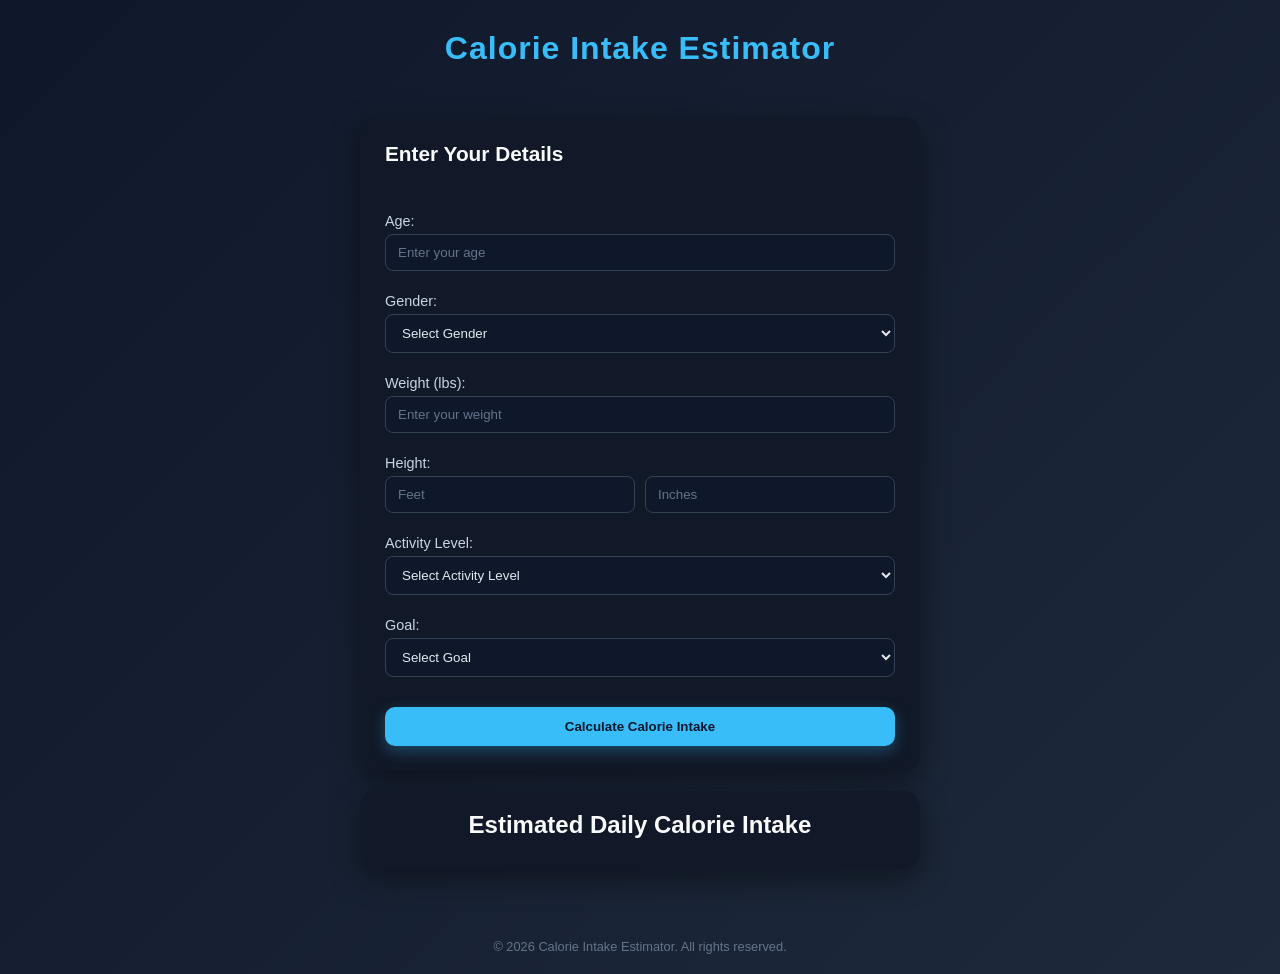
==== index.html @ e8b43680 "Built initial frontend UI for calorie intake estimator" ====
<!-- Calorie Intake Estimator Page -->

<!DOCTYPE html>
<html lang="en">
<head>
    <meta charset="UTF-8">
    <meta name="viewport" content="width=device-width, initial-scale=1.0">
    <title>Calorie Intake Estimator</title>
    <link rel="stylesheet" href="style.css">
</head>

<body>
    <header> 
        <h1>Calorie Intake Estimator</h1>
    </header>
    
    <main>
        <section class="input-section">
            <h2>Enter Your Details</h2>
            <form id="calorie-form">
                <label for="age">Age:</label>
                <input type="number" id="age" placeholder="Enter your age" min="0" max="120" name="age" required>

                <label for="gender">Gender:</label>
                <select id="gender" name="gender" required>
                    <option value="">Select Gender</option>
                    <option value="male">Male</option>
                    <option value="female">Female</option>
                </select>

                <label for="weight">Weight (lbs):</label>
                <input type="number" id="weight" placeholder="Enter your weight" name="weight" min="50" max="600" step="0.1" required>

                <label>Height:</label>
                <div class="height-inputs">
                    <input type="number" id="height-feet" name="height-feet" placeholder="Feet" min="2" max="8" required>

                    <input type="number" id="height-inches" name="height-inches" placeholder="Inches" min="0" max="11" step="1" required>
               </div>

                <label for="activity">Activity Level:</label>
                <select id="activity" name="activity" required>
                    <option value="">Select Activity Level</option>
                    <option value="sedentary">Sedentary (little or no exercise)</option>
                    <option value="light">Lightly Active (exercise 1-3 days/week)</option>
                    <option value="moderate">Moderately Active (exercise 3-5 days/week)</option>
                    <option value="active">Active (exercise 6-7 days/week)</option>
                    <option value="very-active">Very Active (hard exercise daily)</option>
                </select>

                <label for="goal">Goal:</label>
                <select id="goal" name="goal" required>
                    <option value="">Select Goal</option>
                    <option value="lose-weight">Lose Weight</option>
                    <option value="maintain-weight">Maintain Weight</option>
                    <option value="gain-weight">Gain Weight</option>
                </select>

                <button type="submit">Calculate Calorie Intake</button>
            </form>
        </section>

        <section class="result-section">
            <h2>Estimated Daily Calorie Intake</h2>
            <p id="calorie-result"></p>
        </section>
    </main>

    <footer>
    <p>&copy; 2026 Calorie Intake Estimator. All rights reserved.</p>
    </footer>

</body>
</html>
---- style.css ----
/* ===== GLOBAL RESET ===== */
* {
    margin: 0;
    padding: 0;
    box-sizing: border-box;
    font-family: -apple-system, BlinkMacSystemFont, 'Segoe UI', Arial, sans-serif;
}

/* ===== PAGE BACKGROUND ===== */
body {
    background: linear-gradient(135deg, #0f172a, #1e293b);
    color: #e2e8f0;
    min-height: 100vh;
    display: flex;
    flex-direction: column;
    align-items: center;
}

/* ===== HEADER ===== */
header {
    width: 100%;
    text-align: center;
    padding: 30px 20px;
}

header h1 {
    font-size: 2rem;
    color: #38bdf8;
    letter-spacing: 1px;
}

/* ===== MAIN CONTAINER ===== */
main {
    width: 100%;
    max-width: 600px;
    padding: 20px;
}

/* ===== INPUT SECTION CARD ===== */
.input-section {
    background: #111827;
    padding: 25px;
    border-radius: 16px;
    box-shadow: 0 10px 30px rgba(0, 0, 0, 0.4);
    margin-bottom: 20px;
    display: flex;
    flex-direction: column;
    gap: 15px;
}

.input-section h2 {
    margin-bottom: 20px;
    font-size: 1.3rem;
    color: #f8fafc;
}

/* ===== FORM ELEMENTS ===== */
form {
    display: flex;
    flex-direction: column;
}

label {
    margin-top: 12px;
    margin-bottom: 5px;
    font-size: 0.9rem;
    color: #cbd5e1;
}

input,
select {
    padding: 10px 12px;
    border-radius: 8px;
    border: 1px solid #334155;
    background: #0f172a;
    color: #e2e8f0;
    outline: none;
    transition: 0.2s ease;
    width: 100%;
    margin-bottom: 10px;
}

input:focus,
select:focus {
    border-color: #38bdf8;
    box-shadow: 0 0 0 2px rgba(56, 189, 248, 0.2);
}

input::placeholder {
    color: #64748b;
}

/* ===== BUTTON ===== */
button {
    margin-top: 20px;
    padding: 12px;
    border: none;
    border-radius: 10px;
    background: #38bdf8;
    color: #0f172a;
    font-weight: bold;
    cursor: pointer;
    transition: 0.2s ease;
    box-shadow: 0 5px 15px rgba(56, 189, 248, 0.3);
}

button:hover {
    background: #0ea5e9;
    transform: translateY(-1px);
    box-shadow: 0 8px 20px rgba(56, 189, 248, 0.4);
}

/* ===== RESULT SECTION ===== */
.result-section {
    background: #111827;
    padding: 20px;
    border-radius: 16px;
    box-shadow: 0 10px 30px rgba(0, 0, 0, 0.4);
    text-align: center;
}

.result-section h2 {
    margin-bottom: 10px;
    color: #f8fafc;
}

#calorie-result {
    font-size: 1.2rem;
    color: #38bdf8;
    margin-top: 10px;
}

/* ===== FOOTER ===== */
footer {
    margin-top: 30px;
    padding: 20px;
    font-size: 0.8rem;
    color: #64748b;
    text-align: center;
}

/* Chrome, Safari, Edge, Opera */
input[type=number]::-webkit-outer-spin-button,
input[type=number]::-webkit-inner-spin-button {
    -webkit-appearance: none;
    margin: 0;
}

/*HEIGHT INPUTS FLEXBOX*/
.height-inputs {
    display: flex;
    gap: 10px;
}

.height-inputs input {
    width: 100%;
}
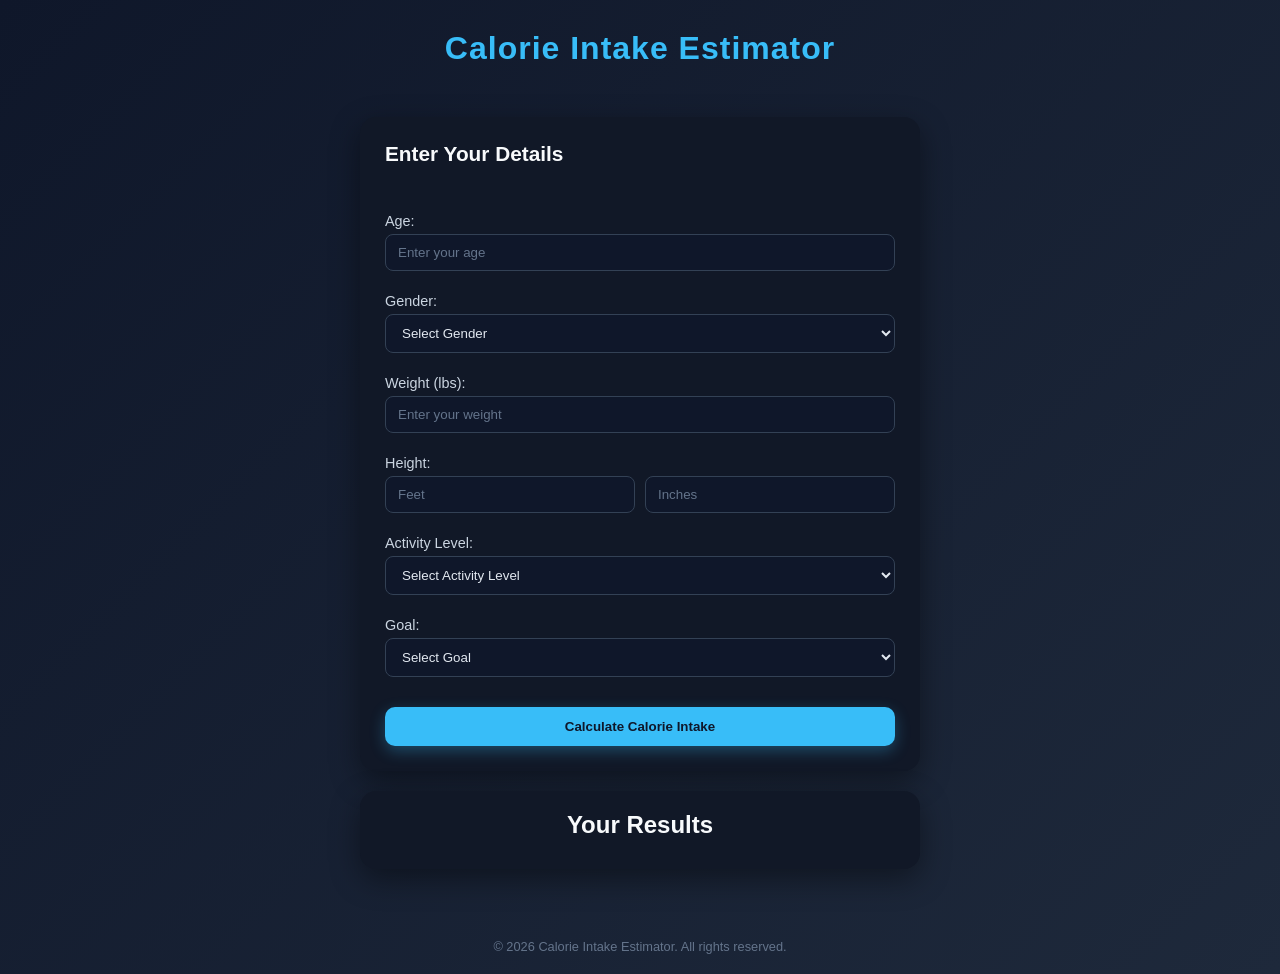
==== commit 6d01f6bb: "Finish core calorie calculator functionality" ====
--- a/index.html
+++ b/index.html
@@ -61,8 +61,14 @@
         </section>
 
         <section class="result-section">
-            <h2>Estimated Daily Calorie Intake</h2>
-            <p id="calorie-result"></p>
+            <h2>Your Results</h2>
+
+            <div id="breakdown">
+                <p id="bmr-result"></p>
+                <p id="activity-result"></p>
+                <p id="tdee-result"></p>
+                <p id="final-result"></p>
+            </div>
         </section>
     </main>
 
@@ -70,5 +76,7 @@
     <p>&copy; 2026 Calorie Intake Estimator. All rights reserved.</p>
     </footer>
 
+    <script src="script.js"></script>
+
 </body>
 </html>
--- a/style.css
+++ b/style.css
@@ -130,6 +130,19 @@
     margin-top: 10px;
 }
 
+#breakdown p {
+    margin: 8px 0;
+    font-size: 1rem;
+    color: #cbd5e1;
+}
+
+#final-result {
+    margin-top: 12px;
+    font-size: 1.2rem;
+    color: #38bdf8;
+    font-weight: bold;
+}
+
 /* ===== FOOTER ===== */
 footer {
     margin-top: 30px;
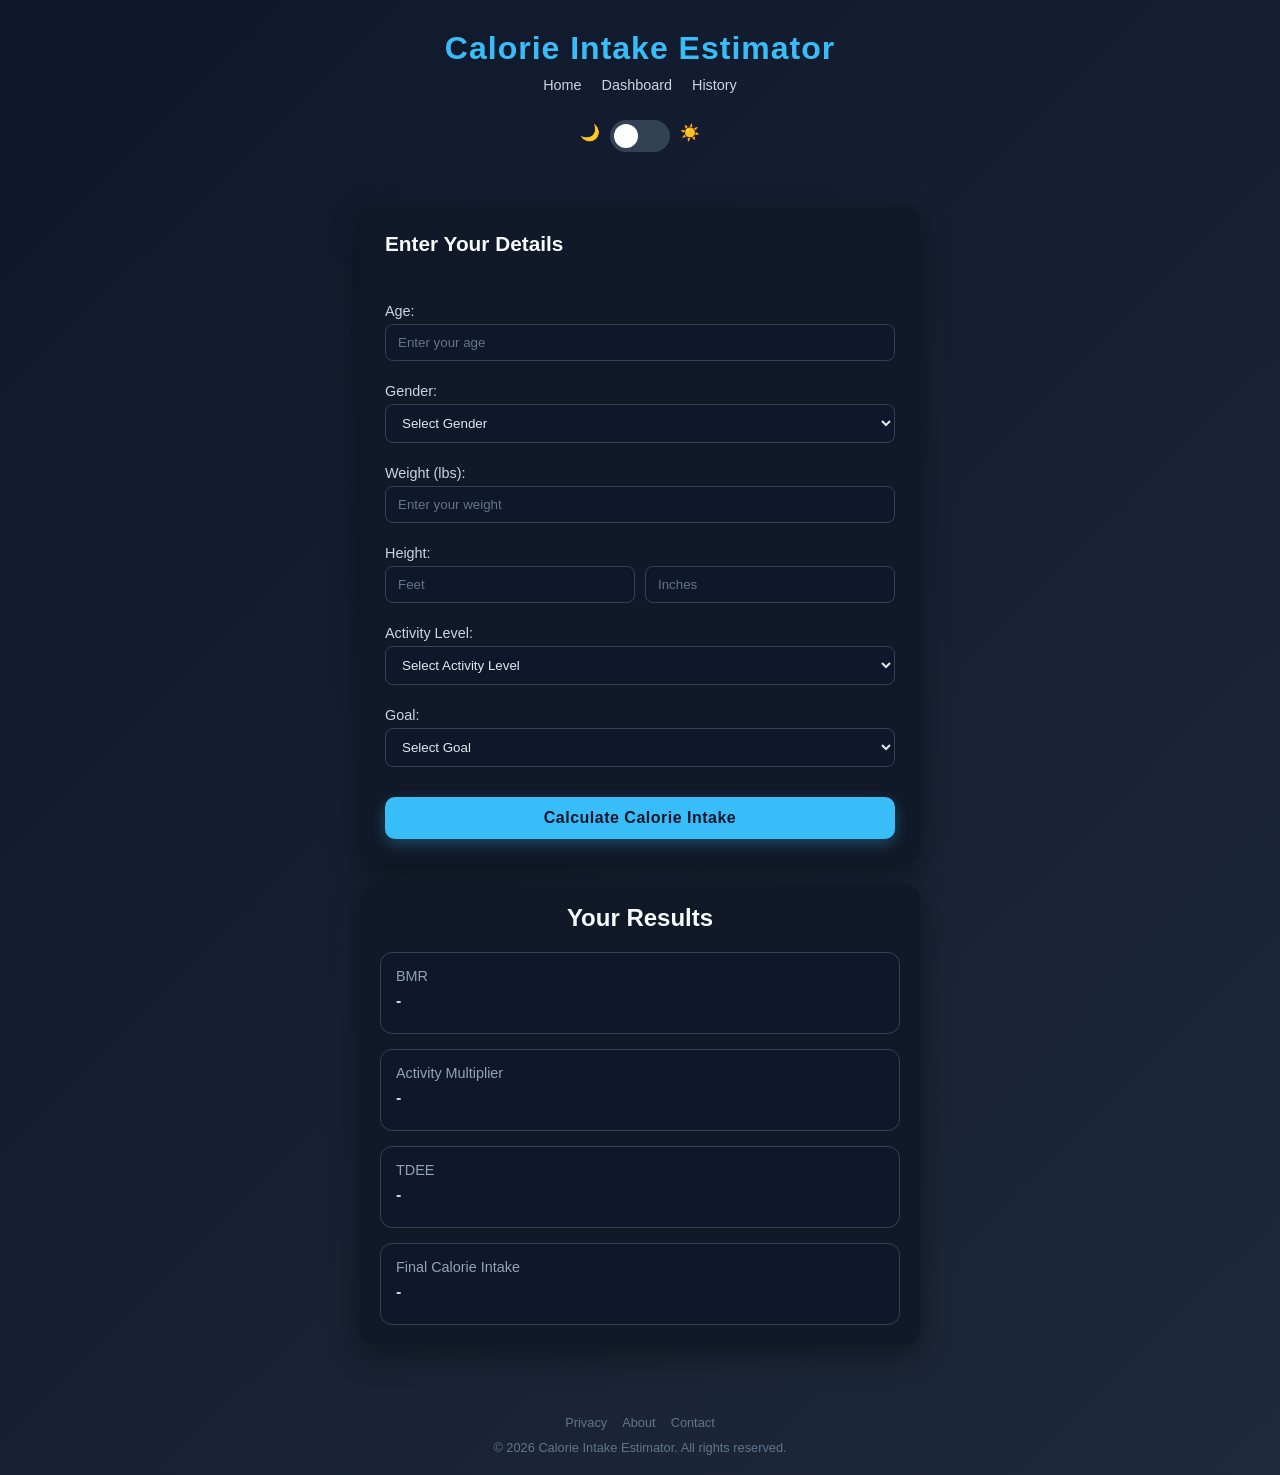
==== commit c4379392: "Improve calorie calculator logic and input handling" ====
--- a/index.html
+++ b/index.html
@@ -12,6 +12,21 @@
 <body>
     <header> 
         <h1>Calorie Intake Estimator</h1>
+        <nav class ="navbar">
+            <a href="index.html">Home</a>
+            <a href="about.html">Dashboard</a>
+            <a href="contact.html">History</a>
+        </nav>
+        <div class="theme-switch">
+    <span>🌙</span>
+
+    <label class="switch">
+        <input type="checkbox" id="theme-toggle">
+        <span class="slider"></span>
+    </label>
+
+    <span>☀️</span>
+</div>
     </header>
     
     <main>
@@ -30,7 +45,6 @@
 
                 <label for="weight">Weight (lbs):</label>
                 <input type="number" id="weight" placeholder="Enter your weight" name="weight" min="50" max="600" step="0.1" required>
-
                 <label>Height:</label>
                 <div class="height-inputs">
                     <input type="number" id="height-feet" name="height-feet" placeholder="Feet" min="2" max="8" required>
@@ -64,17 +78,35 @@
             <h2>Your Results</h2>
 
             <div id="breakdown">
-                <p id="bmr-result"></p>
-                <p id="activity-result"></p>
-                <p id="tdee-result"></p>
-                <p id="final-result"></p>
+                <div class="result-card">
+                    <h3>BMR</h3>
+                    <p id="bmr-result">-</p>
+                </div>
+                <div class="result-card">
+                    <h3>Activity Multiplier</h3>
+                    <p id="activity-result">-</p>
+                </div>
+                <div class="result-card">
+                    <h3>TDEE</h3>
+                    <p id="tdee-result">-</p>
+                </div>
+                <div class="result-card">
+                    <h3>Final Calorie Intake</h3>
+                    <p id="final-result">-</p>
+                </div>
             </div>
         </section>
     </main>
 
-    <footer>
+<footer>
+    <nav class="footer-nav">
+        <a href="#">Privacy</a>
+        <a href="#">About</a>
+        <a href="#">Contact</a>
+    </nav>
+
     <p>&copy; 2026 Calorie Intake Estimator. All rights reserved.</p>
-    </footer>
+</footer>
 
     <script src="script.js"></script>
 
--- a/style.css
+++ b/style.css
@@ -1,4 +1,23 @@
-/* ===== GLOBAL RESET ===== */
+/* Navigation Bar */
+.navbar {
+    display: flex;
+    justify-content: center;
+    gap: 20px;
+    margin-top: 10px;
+}
+
+.navbar a {
+    color: #cbd5e1;
+    text-decoration: none;
+    font-size: 0.9rem;
+    transition: 0.2s ease;
+}
+
+.navbar a:hover {
+    color: #38bdf8;
+}
+
+/* Global Reset */
 * {
     margin: 0;
     padding: 0;
@@ -6,7 +25,7 @@
     font-family: -apple-system, BlinkMacSystemFont, 'Segoe UI', Arial, sans-serif;
 }
 
-/* ===== PAGE BACKGROUND ===== */
+/* Body */
 body {
     background: linear-gradient(135deg, #0f172a, #1e293b);
     color: #e2e8f0;
@@ -16,7 +35,7 @@
     align-items: center;
 }
 
-/* ===== HEADER ===== */
+/* Header */
 header {
     width: 100%;
     text-align: center;
@@ -29,14 +48,17 @@
     letter-spacing: 1px;
 }
 
-/* ===== MAIN CONTAINER ===== */
+/* Main Container */
 main {
     width: 100%;
     max-width: 600px;
     padding: 20px;
-}
-
-/* ===== INPUT SECTION CARD ===== */
+    display: flex;
+    flex-direction: column;
+    gap: 20px;
+}
+
+/* Input Section */
 .input-section {
     background: #111827;
     padding: 25px;
@@ -54,7 +76,13 @@
     color: #f8fafc;
 }
 
-/* ===== FORM ELEMENTS ===== */
+.input-section,
+.result-section {
+    margin: 0;
+    backdrop-filter: blur(8px);
+}
+
+/* Form Elements */
 form {
     display: flex;
     flex-direction: column;
@@ -86,11 +114,18 @@
     box-shadow: 0 0 0 2px rgba(56, 189, 248, 0.2);
 }
 
+input:focus,
+select:focus,
+button:focus {
+    outline: 2px solid #38bdf8;
+    outline-offset: 2px;
+}
+
 input::placeholder {
     color: #64748b;
 }
 
-/* ===== BUTTON ===== */
+/* Button */
 button {
     margin-top: 20px;
     padding: 12px;
@@ -102,6 +137,9 @@
     cursor: pointer;
     transition: 0.2s ease;
     box-shadow: 0 5px 15px rgba(56, 189, 248, 0.3);
+    width: 100%;
+    font-size: 1rem;
+    letter-spacing: 0.5px;
 }
 
 button:hover {
@@ -110,7 +148,7 @@
     box-shadow: 0 8px 20px rgba(56, 189, 248, 0.4);
 }
 
-/* ===== RESULT SECTION ===== */
+/* Result Section */
 .result-section {
     background: #111827;
     padding: 20px;
@@ -143,7 +181,50 @@
     font-weight: bold;
 }
 
-/* ===== FOOTER ===== */
+#breakdown {
+    display: flex;
+    flex-direction: column;
+    gap: 15px;
+    margin-top: 20px;
+}
+
+.result-card {
+    background: #0f172a;
+    border: 1px solid #334155;
+    border-radius: 12px;
+    padding: 15px;
+    text-align: left;
+    transition: 0.2s ease;
+}
+
+.result-card:hover {
+    transform: translateY(-2px);
+    border-color: #38bdf8;
+}
+
+.result-card h3 {
+    font-size: 0.9rem;
+    color: #94a3b8;
+    margin-bottom: 8px;
+    font-weight: 500;
+}
+
+.result-card p {
+    font-size: 1.3rem;
+    font-weight: bold;
+    color: #f8fafc;
+}
+
+.final-card {
+    border: 2px solid #38bdf8;
+    background: rgba(56, 189, 248, 0.08);
+}
+
+.final-card p {
+    color: #38bdf8;
+}
+
+/* Footer */
 footer {
     margin-top: 30px;
     padding: 20px;
@@ -159,7 +240,7 @@
     margin: 0;
 }
 
-/*HEIGHT INPUTS FLEXBOX*/
+/* Height Inputs Flexbox */
 .height-inputs {
     display: flex;
     gap: 10px;
@@ -167,4 +248,151 @@
 
 .height-inputs input {
     width: 100%;
+}
+
+/* Theme Toggle Slider */
+.theme-switch {
+    display: flex;
+    align-items: center;
+    justify-content: center;
+    gap: 10px;
+    margin-top: 15px;
+}
+
+.switch {
+    position: relative;
+    display: inline-block;
+    width: 60px;
+    height: 32px;
+}
+
+.switch input {
+    opacity: 0;
+    width: 0;
+    height: 0;
+}
+
+/* Slider Background */
+
+.slider {
+    position: absolute;
+    cursor: pointer;
+    inset: 0;
+    background-color: #334155;
+    border-radius: 999px;
+    transition: 0.3s ease;
+}
+
+/* Circle */
+
+.slider::before {
+    content: "";
+    position: absolute;
+    height: 24px;
+    width: 24px;
+    left: 4px;
+    bottom: 4px;
+    background-color: white;
+    border-radius: 50%;
+    transition: 0.3s ease;
+}
+
+/* Checked State */
+
+.switch input:checked + .slider {
+    background-color: #38bdf8;
+}
+
+.switch input:checked + .slider::before {
+    transform: translateX(28px);
+}
+
+/* Light Mode */
+.light-mode {
+    background: #f1f5f9;
+    color: #0f172a;
+}
+
+.light-mode .input-section,
+.light-mode .result-section {
+    background: white;
+    color: #0f172a;
+}
+
+.light-mode input,
+.light-mode select {
+    background: #e2e8f0;
+    color: #0f172a;
+    border: 1px solid #cbd5e1;
+}
+
+.light-mode label,
+.light-mode .result-card h3 {
+    color: #334155;
+}
+
+.light-mode .result-card {
+    background: #f8fafc;
+    border-color: #cbd5e1;
+}
+
+.light-mode .result-card p {
+    color: #0f172a;
+}
+
+.light-mode h1,
+.light-mode h2 {
+    color: #0f172a;
+}
+
+.light-mode label {
+    color: #334155;
+}
+
+.light-mode p {
+    color: #0f172a;
+}
+
+.light-mode #calorie-result {
+    color: #0ea5e9;
+}
+
+.light-mode #bmr-result,
+.light-mode #activity-result,
+.light-mode #tdee-result,
+.light-mode #final-result {
+    color: #0f172a;
+}
+
+.light-mode #calorie-result {
+    color: #0ea5e9;
+}
+
+.light-mode .final-card p {
+    color: #0ea5e9;
+}
+
+.light-mode .navbar a {
+    color: #334155;
+}
+
+.light-mode .navbar a:hover {
+    color: #0ea5e9;
+}
+
+.footer-nav {
+    display: flex;
+    justify-content: center;
+    gap: 15px;
+    margin-bottom: 10px;
+}
+
+.footer-nav a {
+    color: #64748b;
+    text-decoration: none;
+    font-size: 0.8rem;
+}
+
+.footer-nav a:hover {
+    color: #38bdf8;
 }
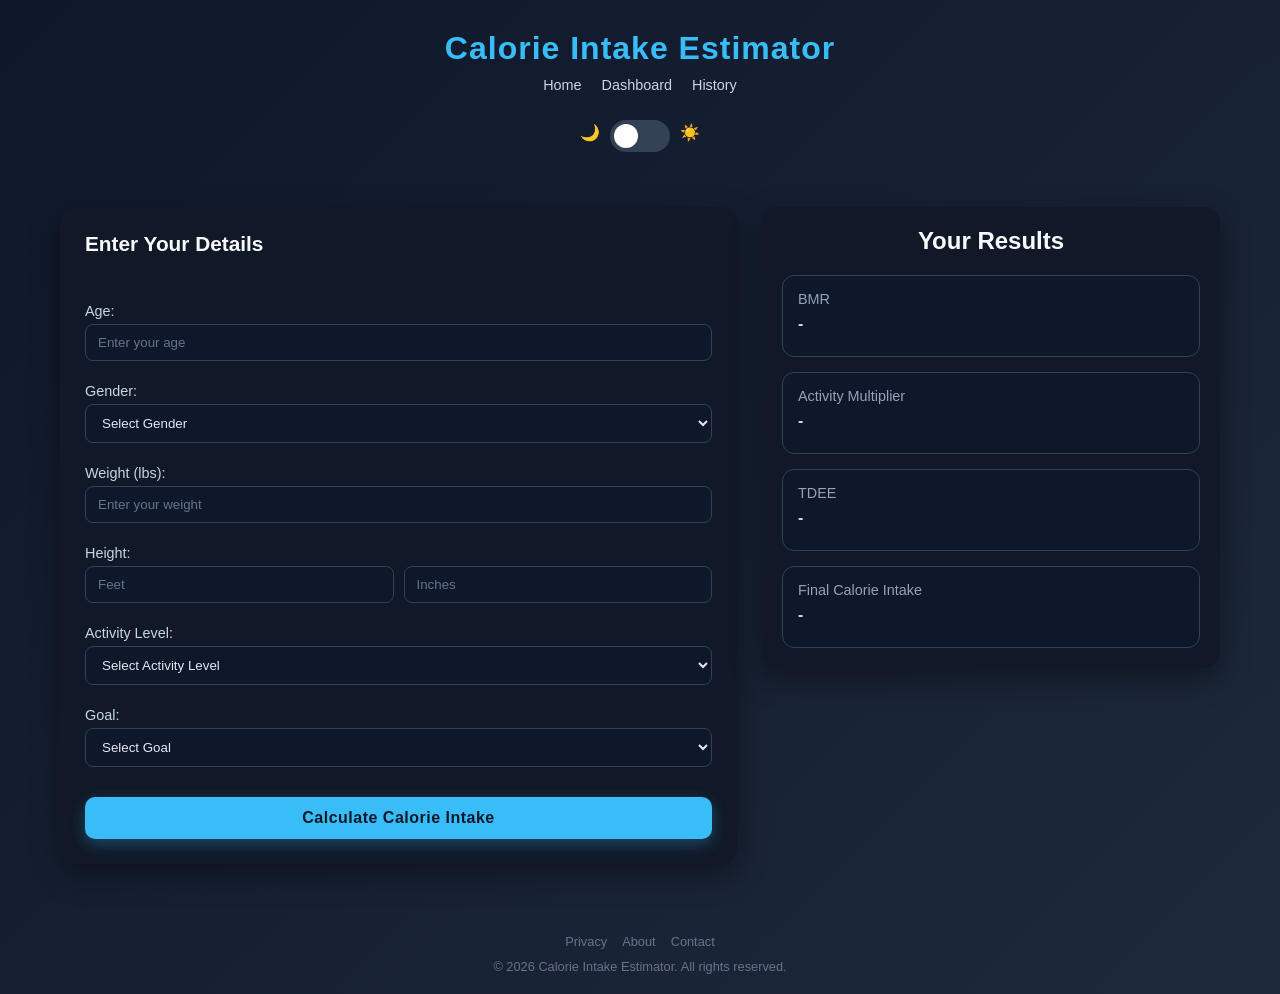
==== commit fc22b08a: "Added a new page for history and updated the navigation links to include it. Also modified the scrip" ====
--- a/index.html
+++ b/index.html
@@ -15,7 +15,7 @@
         <nav class ="navbar">
             <a href="index.html">Home</a>
             <a href="about.html">Dashboard</a>
-            <a href="contact.html">History</a>
+            <a href="history.html">History</a>
         </nav>
         <div class="theme-switch">
     <span>🌙</span>
@@ -96,6 +96,7 @@
                 </div>
             </div>
         </section>
+        
     </main>
 
 <footer>
--- a/style.css
+++ b/style.css
@@ -51,15 +51,19 @@
 /* Main Container */
 main {
     width: 100%;
-    max-width: 600px;
+    max-width: 1200px;
     padding: 20px;
     display: flex;
-    flex-direction: column;
-    gap: 20px;
+    flex-direction: row;
+    align-items: flex-start;
+    justify-content: center;
+    gap: 25px;
 }
 
 /* Input Section */
 .input-section {
+    flex: 1.5;
+    min-width: 500px;
     background: #111827;
     padding: 25px;
     border-radius: 16px;
@@ -150,6 +154,8 @@
 
 /* Result Section */
 .result-section {
+    flex: 1;
+    min-width: 350px;
     background: #111827;
     padding: 20px;
     border-radius: 16px;
@@ -380,6 +386,41 @@
     color: #0ea5e9;
 }
 
+/* History Page - Light Mode */
+
+.light-mode .history-section {
+    background: white;
+    color: #0f172a;
+}
+
+.light-mode .history-section h2 {
+    color: #0f172a;
+}
+
+.light-mode .history-card {
+    background: #f8fafc;
+    border: 1px solid #cbd5e1;
+}
+
+.light-mode .history-card h3 {
+    color: #0ea5e9;
+}
+
+.light-mode .history-card p {
+    color: #0f172a;
+}
+
+.light-mode #clear-history-btn {
+    background: #0ea5e9;
+    color: white;
+}
+
+.light-mode #clear-history-btn:hover {
+    background: #0284c7;
+}
+
+/* Footer Navigation */
+
 .footer-nav {
     display: flex;
     justify-content: center;
@@ -395,4 +436,41 @@
 
 .footer-nav a:hover {
     color: #38bdf8;
+}
+
+/* History Section */
+
+.history-section {
+    max-width: 900px;
+    width: 100%;
+    margin: auto;
+    background: #111827;
+    padding: 25px;
+    border-radius: 16px;
+    box-shadow: 0 10px 30px rgba(0,0,0,.4);
+}
+
+.history-section h2 {
+    margin-bottom: 20px;
+}
+
+.history-card {
+    background: #0f172a;
+    border: 1px solid #334155;
+    border-radius: 12px;
+    padding: 15px;
+    margin-bottom: 15px;
+}
+
+.history-card h3 {
+    color: #38bdf8;
+    margin-bottom: 10px;
+}
+
+.history-card p {
+    margin: 6px 0;
+}
+
+#clear-history-btn {
+    margin-bottom: 20px;
 }
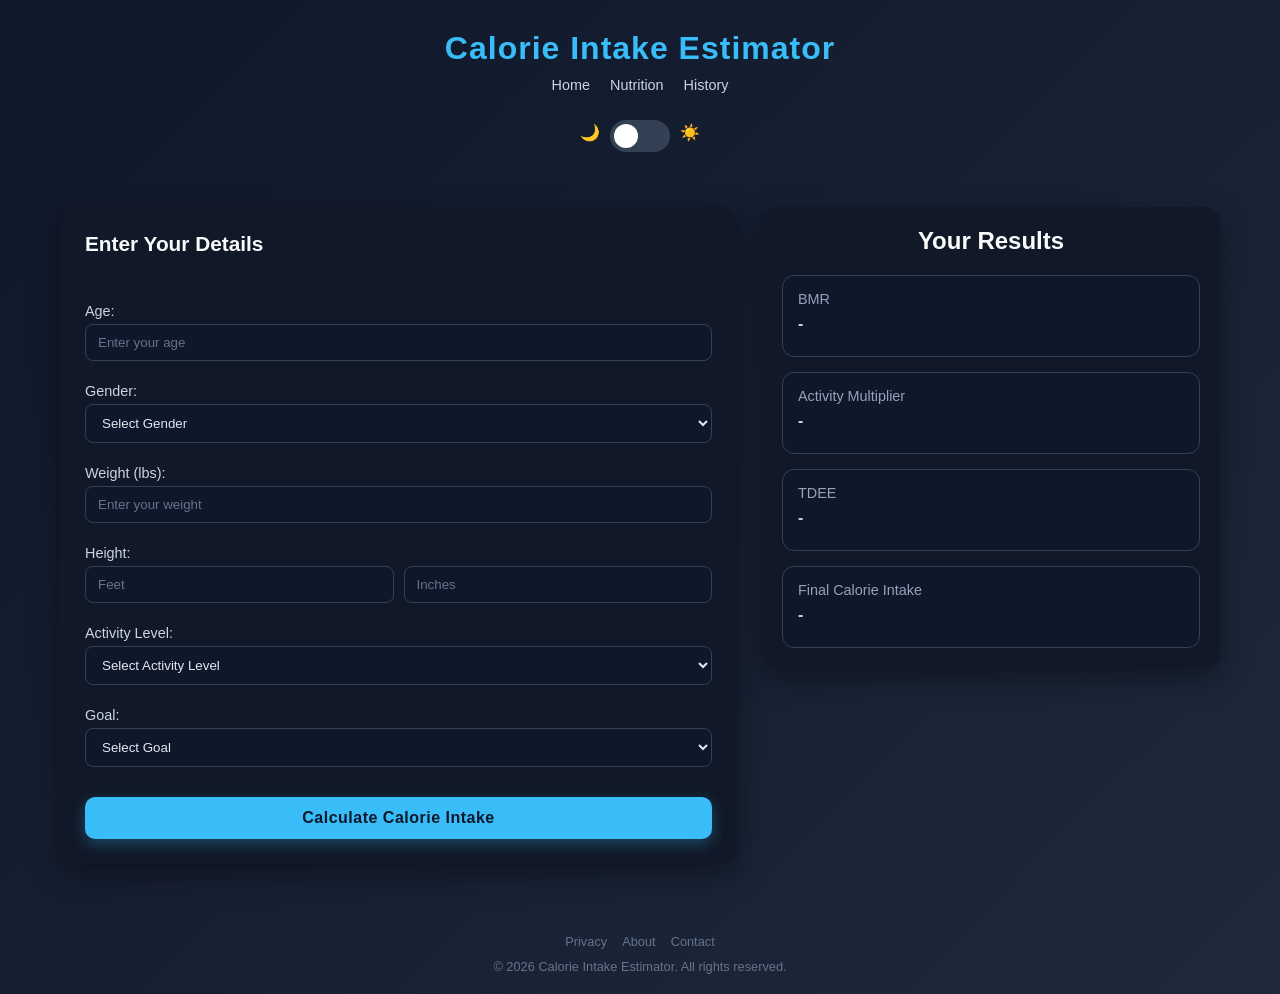
==== commit 23535b6f: "Improve nutrition page structure, add calorie goal display, and prepare food search functionality" ====
--- a/index.html
+++ b/index.html
@@ -14,7 +14,7 @@
         <h1>Calorie Intake Estimator</h1>
         <nav class ="navbar">
             <a href="index.html">Home</a>
-            <a href="about.html">Dashboard</a>
+            <a href="nutrition.html">Nutrition</a>
             <a href="history.html">History</a>
         </nav>
         <div class="theme-switch">
--- a/style.css
+++ b/style.css
@@ -229,6 +229,7 @@
 .final-card p {
     color: #38bdf8;
 }
+
 
 /* Footer */
 footer {
@@ -419,6 +420,7 @@
     background: #0284c7;
 }
 
+
 /* Footer Navigation */
 
 .footer-nav {
@@ -473,4 +475,95 @@
 
 #clear-history-btn {
     margin-bottom: 20px;
+}
+
+/* Nutrition Section */
+
+.nutrition-section {
+    width: 100%;
+    max-width: 900px;
+    background: #111827;
+    padding: 25px;
+    border-radius: 16px;
+    box-shadow: 0 10px 30px rgba(0,0,0,.4);
+}
+
+.nutrition-description {
+    color: #94a3b8;
+    margin-bottom: 20px;
+}
+
+.goal-card {
+    background: #0f172a;
+    border: 1px solid #334155;
+    border-radius: 12px;
+    padding: 20px;
+    margin-bottom: 25px;
+    text-align: center;
+}
+
+.goal-card h3 {
+    color: #38bdf8;
+}
+
+#daily-calories {
+    font-size: 2rem;
+    font-weight: bold;
+    margin-top: 10px;
+}
+
+.search-section {
+    display: flex;
+    gap: 10px;
+    margin-bottom: 20px;
+}
+
+.filter-buttons {
+    display: flex;
+    gap: 10px;
+    margin-bottom: 25px;
+}
+
+#food-results {
+    display: flex;
+    flex-direction: column;
+    gap: 15px;
+}
+
+.food-card {
+    background: #0f172a;
+    border: 1px solid #334155;
+    border-radius: 12px;
+    padding: 20px;
+}
+
+.food-card h3 {
+    color: #38bdf8;
+    margin-bottom: 10px;
+}
+
+.food-card p {
+    margin: 6px 0;
+}
+
+/* Light Mode Nutrition */
+
+.light-mode .nutrition-section {
+    background: white;
+}
+
+.light-mode .goal-card,
+.light-mode .food-card {
+    background: #f8fafc;
+    border-color: #cbd5e1;
+}
+
+.light-mode .nutrition-description,
+.light-mode .food-card p {
+    color: #0f172a;
+}
+
+.light-mode .goal-card h3,
+.light-mode .food-card h3 {
+    color: #0ea5e9;
 }
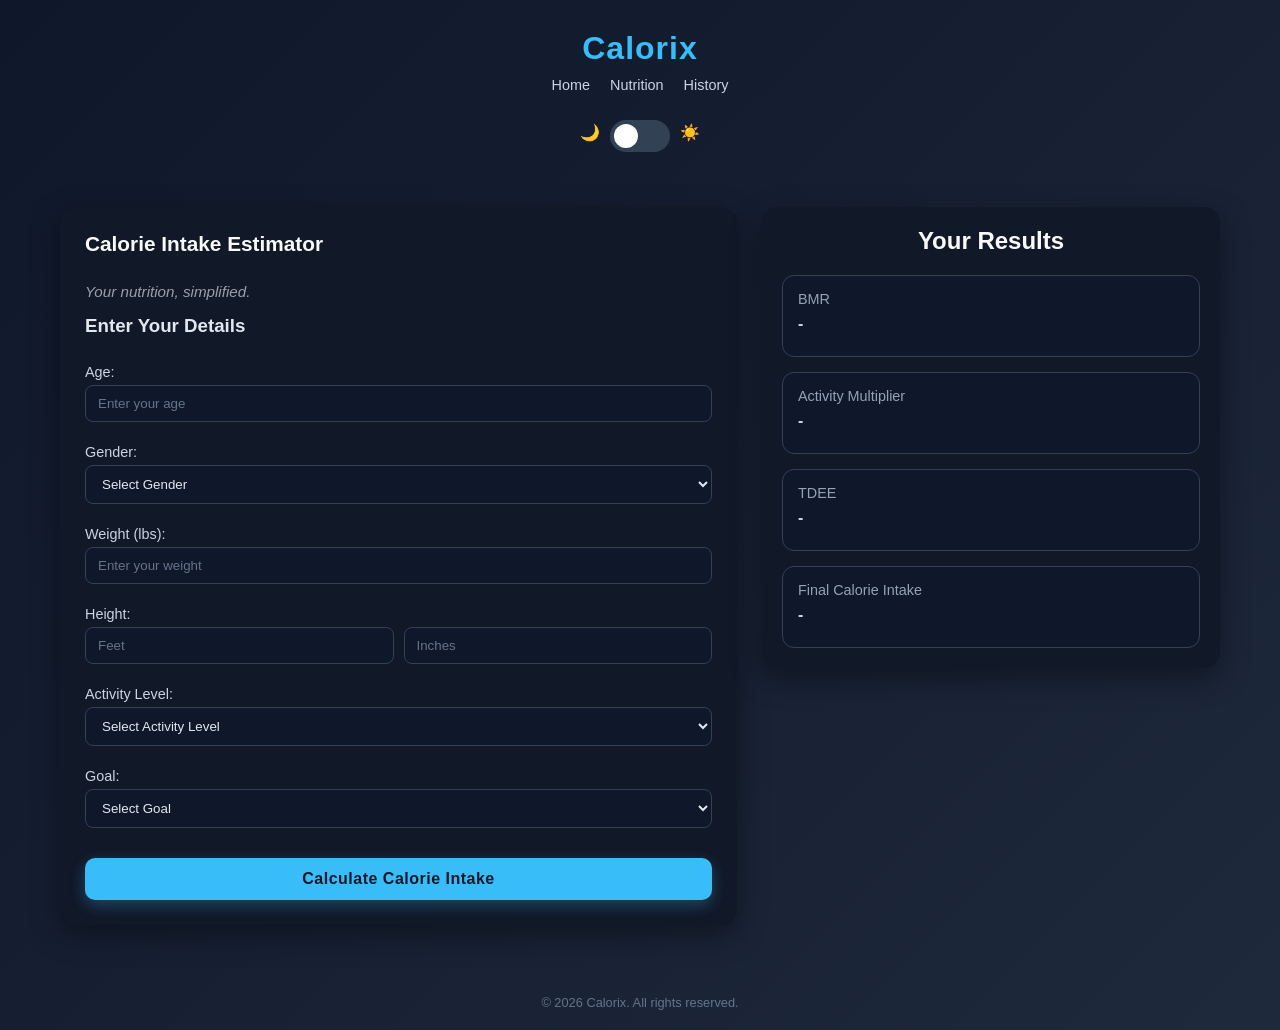
==== commit 22443bfe: "Added a Brand name tagline to the index.html page. The tagline is styled in the style.css file and i" ====
--- a/index.html
+++ b/index.html
@@ -1,40 +1,60 @@
-<!-- Calorie Intake Estimator Page -->
+<!-- Calorix - Calorie Intake Estimator Page -->
 
 <!DOCTYPE html>
 <html lang="en">
 <head>
     <meta charset="UTF-8">
     <meta name="viewport" content="width=device-width, initial-scale=1.0">
-    <title>Calorie Intake Estimator</title>
+    <title>Calorix</title>
     <link rel="stylesheet" href="style.css">
 </head>
 
 <body>
     <header> 
-        <h1>Calorie Intake Estimator</h1>
-        <nav class ="navbar">
+        <h1>Calorix</h1>
+
+        <nav class="navbar">
             <a href="index.html">Home</a>
             <a href="nutrition.html">Nutrition</a>
             <a href="history.html">History</a>
         </nav>
+
         <div class="theme-switch">
-    <span>🌙</span>
+            <span>🌙</span>
 
-    <label class="switch">
-        <input type="checkbox" id="theme-toggle">
-        <span class="slider"></span>
-    </label>
+            <label class="switch">
+                <input type="checkbox" id="theme-toggle">
+                <span class="slider"></span>
+            </label>
 
-    <span>☀️</span>
-</div>
+            <span>☀️</span>
+        </div>
     </header>
     
     <main>
+
         <section class="input-section">
-            <h2>Enter Your Details</h2>
+
+            <h2>Calorie Intake Estimator</h2>
+
+            <p class="tagline">
+                Your nutrition, simplified.
+            </p>
+
+            <h3>Enter Your Details</h3>
+
             <form id="calorie-form">
+
                 <label for="age">Age:</label>
-                <input type="number" id="age" placeholder="Enter your age" min="0" max="120" name="age" required>
+                <input
+                    type="number"
+                    id="age"
+                    placeholder="Enter your age"
+                    min="0"
+                    max="120"
+                    name="age"
+                    required
+                >
 
                 <label for="gender">Gender:</label>
                 <select id="gender" name="gender" required>
@@ -44,70 +64,117 @@
                 </select>
 
                 <label for="weight">Weight (lbs):</label>
-                <input type="number" id="weight" placeholder="Enter your weight" name="weight" min="50" max="600" step="0.1" required>
+                <input
+                    type="number"
+                    id="weight"
+                    placeholder="Enter your weight"
+                    name="weight"
+                    min="50"
+                    max="600"
+                    step="0.1"
+                    required
+                >
+
                 <label>Height:</label>
+
                 <div class="height-inputs">
-                    <input type="number" id="height-feet" name="height-feet" placeholder="Feet" min="2" max="8" required>
 
-                    <input type="number" id="height-inches" name="height-inches" placeholder="Inches" min="0" max="11" step="1" required>
-               </div>
+                    <input
+                        type="number"
+                        id="height-feet"
+                        name="height-feet"
+                        placeholder="Feet"
+                        min="2"
+                        max="8"
+                        required
+                    >
+
+                    <input
+                        type="number"
+                        id="height-inches"
+                        name="height-inches"
+                        placeholder="Inches"
+                        min="0"
+                        max="11"
+                        step="1"
+                        required
+                    >
+
+                </div>
 
                 <label for="activity">Activity Level:</label>
                 <select id="activity" name="activity" required>
                     <option value="">Select Activity Level</option>
-                    <option value="sedentary">Sedentary (little or no exercise)</option>
-                    <option value="light">Lightly Active (exercise 1-3 days/week)</option>
-                    <option value="moderate">Moderately Active (exercise 3-5 days/week)</option>
-                    <option value="active">Active (exercise 6-7 days/week)</option>
-                    <option value="very-active">Very Active (hard exercise daily)</option>
+                    <option value="sedentary">
+                        Sedentary (little or no exercise)
+                    </option>
+                    <option value="light">
+                        Lightly Active (exercise 1-3 days/week)
+                    </option>
+                    <option value="moderate">
+                        Moderately Active (exercise 3-5 days/week)
+                    </option>
+                    <option value="active">
+                        Active (exercise 6-7 days/week)
+                    </option>
+                    <option value="very-active">
+                        Very Active (hard exercise daily)
+                    </option>
                 </select>
 
                 <label for="goal">Goal:</label>
                 <select id="goal" name="goal" required>
                     <option value="">Select Goal</option>
                     <option value="lose-weight">Lose Weight</option>
-                    <option value="maintain-weight">Maintain Weight</option>
+                    <option value="maintain-weight">
+                        Maintain Weight
+                    </option>
                     <option value="gain-weight">Gain Weight</option>
                 </select>
 
-                <button type="submit">Calculate Calorie Intake</button>
+                <button type="submit">
+                    Calculate Calorie Intake
+                </button>
+
             </form>
+
         </section>
 
         <section class="result-section">
+
             <h2>Your Results</h2>
 
             <div id="breakdown">
+
                 <div class="result-card">
                     <h3>BMR</h3>
                     <p id="bmr-result">-</p>
                 </div>
+
                 <div class="result-card">
                     <h3>Activity Multiplier</h3>
                     <p id="activity-result">-</p>
                 </div>
+
                 <div class="result-card">
                     <h3>TDEE</h3>
                     <p id="tdee-result">-</p>
                 </div>
+
                 <div class="result-card">
                     <h3>Final Calorie Intake</h3>
                     <p id="final-result">-</p>
                 </div>
+
             </div>
+
         </section>
         
     </main>
 
-<footer>
-    <nav class="footer-nav">
-        <a href="#">Privacy</a>
-        <a href="#">About</a>
-        <a href="#">Contact</a>
-    </nav>
-
-    <p>&copy; 2026 Calorie Intake Estimator. All rights reserved.</p>
-</footer>
+    <footer>
+        <p>&copy; 2026 Calorix. All rights reserved.</p>
+    </footer>
 
     <script src="script.js"></script>
 
--- a/style.css
+++ b/style.css
@@ -524,6 +524,12 @@
     margin-bottom: 25px;
 }
 
+.filter-buttons button.active {
+    background: #2563eb;
+    color: white;
+    border-color: #2563eb;
+}
+
 #food-results {
     display: flex;
     flex-direction: column;
@@ -566,4 +572,168 @@
 .light-mode .goal-card h3,
 .light-mode .food-card h3 {
     color: #0ea5e9;
-}+}
+
+/* Recommendation Section */
+
+.recommendation-section {
+    width: 100%;
+    margin-top: 25px;
+    background: #111827;
+    padding: 25px;
+    border-radius: 16px;
+}
+
+
+.recommendation-section h2 {
+    color: #f8fafc;
+    margin-bottom: 8px;
+}
+
+
+#recommendation-description {
+    color: #94a3b8;
+    margin-bottom: 20px;
+}
+
+
+/* Recommendation List */
+
+#recommendation-list {
+    display: flex;
+    flex-wrap: wrap;
+    gap: 12px;
+}
+
+
+/* Recommendation Items */
+
+.food-card {
+    background: #0f172a;
+    border: 1px solid #334155;
+    border-radius: 20px;
+    padding: 12px 18px;
+    transition: 0.2s ease;
+}
+
+
+.food-card h3 {
+    color: #38bdf8;
+    font-size: 1rem;
+    margin: 0;
+}
+
+
+.food-card p {
+    display: none;
+}
+
+/* Light Mode Recommendations */
+
+.light-mode .recommendation-section {
+    background: white;
+}
+
+
+.light-mode .recommendation-section h2 {
+    color: #0f172a;
+}
+
+
+.light-mode #recommendation-description {
+    color: #475569;
+}
+
+
+.light-mode .food-card {
+    background: #f8fafc;
+    border-color: #cbd5e1;
+}
+
+
+.light-mode .food-card h3 {
+    color: #0ea5e9;
+}
+
+/* Nutrition Card Section */
+.nutrition-card {
+    margin-top: 25px;
+    background: #0f172a;
+    border: 1px solid #334155;
+    border-radius: 12px;
+    padding: 20px;
+}
+
+.nutrition-card h3 {
+    color: #38bdf8;
+    margin-bottom: 20px;
+    font-size: 1.2rem;
+}
+
+.nutrition-grid {
+    display: grid;
+    grid-template-columns: repeat(2, 1fr);
+    gap: 12px;
+}
+
+.nutrition-grid div {
+    background: #111827;
+    border-radius: 8px;
+    padding: 12px;
+}
+
+.nutrition-grid span {
+    display: block;
+    color: #94a3b8;
+    font-size: 0.8rem;
+    margin-bottom: 4px;
+}
+
+.nutrition-grid strong {
+    color: #f8fafc;
+    font-size: 1rem;
+}
+
+/* Light Mode Nutrition Card Section */
+
+.light-mode .nutrition-card {
+    background: #f8fafc;
+    border-color: #cbd5e1;
+}
+
+.light-mode .nutrition-card h3 {
+    color: #0ea5e9;
+}
+
+.light-mode .nutrition-grid div {
+    background: white;
+}
+
+.light-mode .nutrition-grid span {
+    color: #475569;
+}
+
+.light-mode .nutrition-grid strong {
+    color: #0f172a;
+}
+
+.recommendation-food {
+    cursor: pointer;
+}
+
+.recommendation-food p {
+    color: #38bdf8;
+    font-size: 0.85rem;
+}
+
+.light-mode .recommendation-food p {
+    color: #0ea5e9;
+}
+
+.tagline {
+    margin-top: -8px;
+    margine-bottom: 20px;
+    font-style: italic;
+    opacity: 0.65;
+    font-size: 0.95rem;
+}
